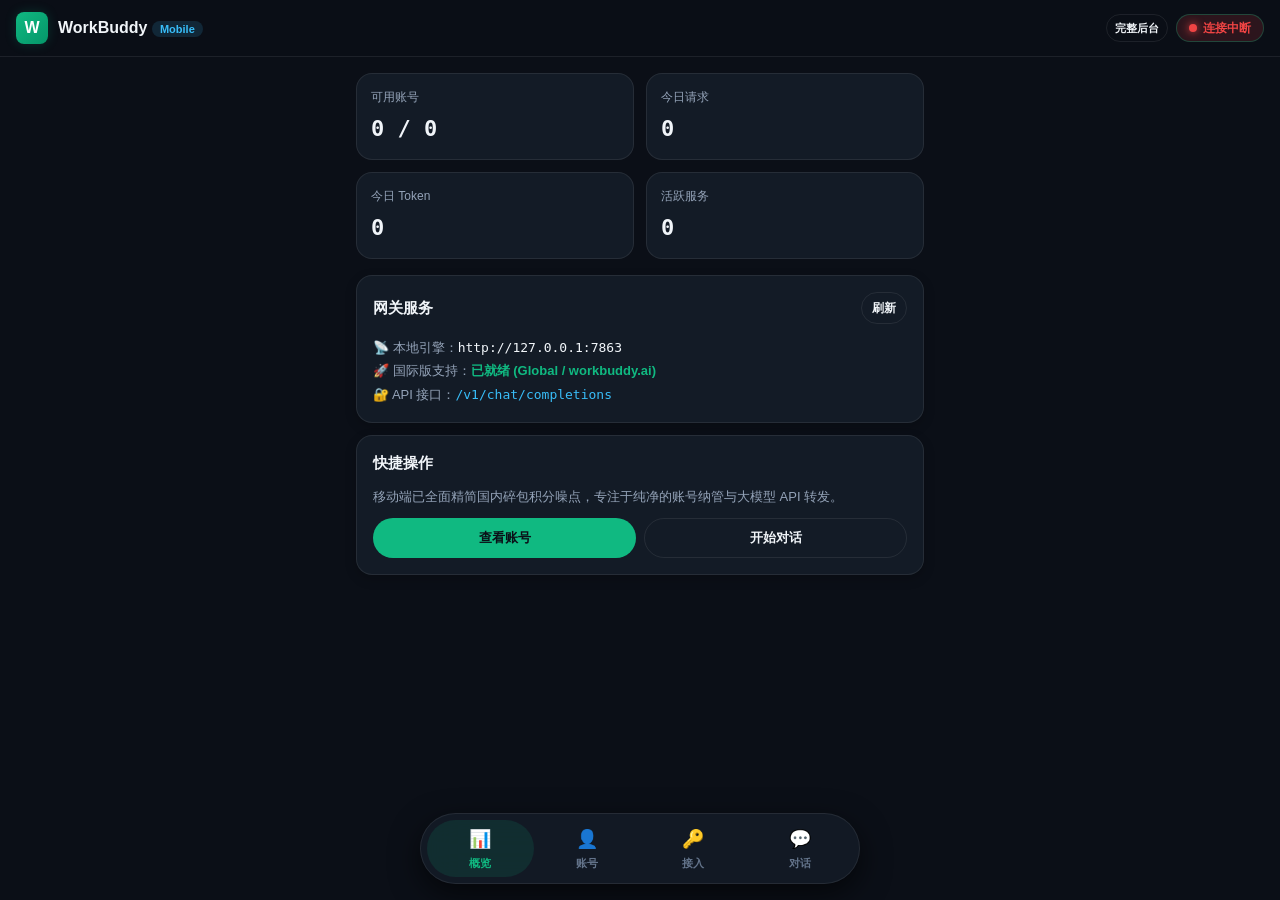
==== android/app/src/main/assets/web/index.html @ 2ead386a "feat: initial commit for WorkBuddy App (Linux Edition & Pure Android Standalone APK)" ====
<!DOCTYPE html>
<html lang="zh-CN">
<head>
  <meta charset="UTF-8" />
  <meta name="viewport" content="width=device-width, initial-scale=1.0, maximum-scale=1.0, user-scalable=no, viewport-fit=cover" />
  <title>WorkBuddy Mobile</title>
  <link rel="stylesheet" href="style.css" />
  <meta name="theme-color" content="#0b0f17" />
</head>
<body>

  <!-- 顶部状态栏 -->
  <header class="app-header">
    <div class="brand-wrap">
      <div class="brand-icon">W</div>
      <div>
        <div class="brand-title">WorkBuddy <span class="brand-badge">Mobile</span></div>
      </div>
    </div>
    <div style="display: flex; align-items: center; gap: 8px;">
      <button class="btn btn-outline btn-sm" onclick="window.location.href='http://127.0.0.1:7863/panel/'" style="font-size: 11px; padding: 2px 8px; min-height: 28px;">完整后台</button>
      <div class="status-pill" id="headerStatus">
        <span class="status-dot"></span>
        <span id="headerStatusText">连接中...</span>
      </div>
    </div>
  </header>

  <!-- 1. 概览 Tab -->
  <main id="view-overview" class="tab-content active">
    <div class="metric-grid">
      <div class="metric-card">
        <div class="metric-label">可用账号</div>
        <div class="metric-value" id="statAccounts">0 / 0</div>
      </div>
      <div class="metric-card">
        <div class="metric-label">今日请求</div>
        <div class="metric-value" id="statTodayReq">0</div>
      </div>
      <div class="metric-card">
        <div class="metric-label">今日 Token</div>
        <div class="metric-value" id="statTodayTokens">0</div>
      </div>
      <div class="metric-card">
        <div class="metric-label">活跃服务</div>
        <div class="metric-value" id="statActiveKeys">0</div>
      </div>
    </div>

    <div class="card">
      <div class="section-title">
        <span>网关服务</span>
        <button class="btn btn-outline btn-sm" onclick="loadOverview()">刷新</button>
      </div>
      <div style="font-size: 13px; color: var(--text-muted); line-height: 1.8;">
        <div>📡 本地引擎：<span id="infoCoreUrl" style="font-family: var(--font-mono); color: var(--text-main);">http://127.0.0.1:7863</span></div>
        <div>🚀 国际版支持：<span style="color: var(--primary); font-weight: 600;">已就绪 (Global / workbuddy.ai)</span></div>
        <div>🔐 API 接口：<span style="font-family: var(--font-mono); color: var(--accent);">/v1/chat/completions</span></div>
      </div>
    </div>

    <div class="card">
      <div class="section-title">快捷操作</div>
      <p style="font-size: 13px; color: var(--text-muted); margin-bottom: 12px;">
        移动端已全面精简国内碎包积分噪点，专注于纯净的账号纳管与大模型 API 转发。
      </p>
      <div style="display: flex; gap: 8px;">
        <button class="btn btn-primary" style="flex: 1;" onclick="switchTab('accounts')">查看账号</button>
        <button class="btn btn-outline" style="flex: 1;" onclick="switchTab('chat')">开始对话</button>
      </div>
    </div>
  </main>

  <!-- 2. 账号 Tab -->
  <main id="view-accounts" class="tab-content">
    <div class="section-title">
      <span>账号列表 (<span id="accountCount">0</span>)</span>
      <button class="btn btn-primary btn-sm" onclick="openAuthModal()">+ 授权新账号</button>
    </div>
    <div id="accountList">
      <div style="text-align: center; padding: 40px; color: var(--text-dim);">加载账号中...</div>
    </div>
  </main>

  <!-- 3. 密钥 Tab -->
  <main id="view-keys" class="tab-content">
    <div class="section-title">
      <span>API 接入</span>
    </div>

    <div class="card" style="background: rgba(56, 189, 248, 0.05); border-color: rgba(56, 189, 248, 0.2); margin-bottom: 16px;">
      <div style="font-size: 12px; color: var(--accent); font-weight: 600; margin-bottom: 4px;">第三方客户端配置地址 (Base URL)</div>
      <div style="display: flex; align-items: center; justify-content: space-between; gap: 8px;">
        <span id="baseUrlDisplay" style="font-family: var(--font-mono); font-size: 13px; color: var(--text-main);">http://127.0.0.1:7863/v1</span>
        <button class="btn btn-outline btn-sm" onclick="copyBaseUrl()">复制</button>
      </div>
    </div>

    <div id="keyList">
      <div style="text-align: center; padding: 40px; color: var(--text-dim);">加载中...</div>
    </div>
  </main>

  <!-- 4. 即时对话 Tab -->
  <main id="view-chat" class="tab-content">
    <div class="chat-container">
      <div style="margin-bottom: 8px;">
        <select id="chatModelSelect" class="input-field" style="margin-bottom: 0;">
          <option value="global:deepseek-v4.1-flash">DeepSeek-V4.1-Flash (国际版)</option>
          <option value="global:glm-5.2">GLM-5.2 (1M 长上下文)</option>
          <option value="global:gpt-5.4">GPT-5.4</option>
          <option value="global:grok-4.7">Grok-4.7</option>
          <option value="global:kimi-k3">Kimi-K3</option>
          <option value="global:gemini-3.8-flash">Gemini-3.8-Flash</option>
        </select>
      </div>

      <div class="chat-messages" id="chatMessages">
        <div class="chat-bubble assistant">
          您好！已连接至 WorkBuddy Mobile 本地引擎。输入消息即可直接验证模型输出与思维链。
        </div>
      </div>

      <div class="chat-input-bar">
        <input type="text" id="chatInput" class="chat-input" placeholder="输入对话内容..." onkeydown="if(event.key==='Enter')sendMessage()" />
        <button class="btn btn-primary btn-sm" onclick="sendMessage()" id="sendBtn">发送</button>
      </div>
    </div>
  </main>

  <!-- 浮动胶囊底栏 -->
  <nav class="bottom-nav">
    <div class="nav-item active" data-tab="overview" onclick="switchTab('overview')">
      <div class="nav-icon">📊</div>
      <div>概览</div>
    </div>
    <div class="nav-item" data-tab="accounts" onclick="switchTab('accounts')">
      <div class="nav-icon">👤</div>
      <div>账号</div>
    </div>
    <div class="nav-item" data-tab="keys" onclick="switchTab('keys')">
      <div class="nav-icon">🔑</div>
      <div>接入</div>
    </div>
    <div class="nav-item" data-tab="chat" onclick="switchTab('chat')">
      <div class="nav-icon">💬</div>
      <div>对话</div>
    </div>
  </nav>

  <!-- 授权弹窗 -->
  <div class="modal-overlay" id="authModal">
    <div class="modal-sheet">
      <div class="sheet-handle"></div>
      <div class="section-title">授权添加账号</div>
      <p style="font-size: 13px; color: var(--text-muted); margin-bottom: 14px;">
        国际版一键授权：系统将生成官方授权链接，点击后在手机浏览器中确认登录，App 将自动完成入库。
      </p>

      <div id="authResultArea" style="display: none; margin-bottom: 14px;">
        <div style="font-size: 12px; color: var(--accent); margin-bottom: 6px;">官方授权链接已就绪：</div>
        <a id="authLinkBtn" href="#" target="_blank" class="btn btn-primary" style="width: 100%; text-decoration: none;">👉 点击前往浏览器授权</a>
      </div>

      <div style="display: flex; gap: 8px;">
        <button class="btn btn-primary" style="flex: 1;" id="startAuthBtn" onclick="requestAuthLink()">获取授权链接</button>
        <button class="btn btn-outline" style="flex: 1;" onclick="closeModal('authModal')">取消</button>
      </div>
    </div>
  </div>

  <script src="app.js"></script>
</body>
</html>
---- android/app/src/main/assets/web/style.css ----
:root {
  --bg-color: #0b0f17;
  --surface-color: #131b26;
  --surface-hover: #1c2736;
  --card-border: rgba(255, 255, 255, 0.08);
  --text-main: #f1f5f9;
  --text-muted: #94a3b8;
  --text-dim: #64748b;
  --primary: #10b981;
  --primary-glow: rgba(16, 185, 129, 0.2);
  --accent: #38bdf8;
  --danger: #ef4444;
  --warning: #f59e0b;
  --radius-sm: 8px;
  --radius-md: 16px;
  --radius-lg: 24px;
  --radius-full: 9999px;
  --font-sans: -apple-system, BlinkMacSystemFont, "Segoe UI", Roboto, Helvetica, Arial, sans-serif;
  --font-mono: ui-monospace, SFMono-Regular, Menlo, Monaco, Consolas, monospace;
}

* {
  box-sizing: border-box;
  margin: 0;
  padding: 0;
  -webkit-tap-highlight-color: transparent;
}

body {
  background-color: var(--bg-color);
  color: var(--text-main);
  font-family: var(--font-sans);
  font-size: 14px;
  line-height: 1.5;
  min-height: 100vh;
  padding-bottom: 90px;
  overflow-x: hidden;
}

/* Header */
.app-header {
  position: sticky;
  top: 0;
  z-index: 50;
  background: rgba(11, 15, 23, 0.85);
  backdrop-filter: blur(16px);
  -webkit-backdrop-filter: blur(16px);
  border-bottom: 1px solid var(--card-border);
  padding: 12px 16px;
  display: flex;
  align-items: center;
  justify-content: space-between;
}

.brand-wrap {
  display: flex;
  align-items: center;
  gap: 10px;
}

.brand-icon {
  width: 32px;
  height: 32px;
  border-radius: var(--radius-sm);
  background: linear-gradient(135deg, #10b981, #059669);
  display: flex;
  align-items: center;
  justify-content: center;
  font-weight: 800;
  color: #fff;
  font-size: 16px;
  box-shadow: 0 0 12px var(--primary-glow);
}

.brand-title {
  font-size: 16px;
  font-weight: 700;
  color: var(--text-main);
}

.brand-badge {
  font-size: 11px;
  padding: 2px 8px;
  background: rgba(56, 189, 248, 0.15);
  color: var(--accent);
  border-radius: var(--radius-full);
  font-weight: 600;
}

.status-pill {
  display: inline-flex;
  align-items: center;
  gap: 6px;
  padding: 4px 12px;
  border-radius: var(--radius-full);
  font-size: 12px;
  font-weight: 600;
  background: rgba(16, 185, 129, 0.15);
  color: var(--primary);
  border: 1px solid rgba(16, 185, 129, 0.3);
}

.status-dot {
  width: 8px;
  height: 8px;
  border-radius: 50%;
  background-color: currentColor;
  box-shadow: 0 0 8px currentColor;
}

/* Tab Panels */
.tab-content {
  display: none;
  padding: 16px;
  max-width: 600px;
  margin: 0 auto;
  animation: fadeIn 0.2s ease;
}

.tab-content.active {
  display: block;
}

@keyframes fadeIn {
  from { opacity: 0; transform: translateY(4px); }
  to { opacity: 1; transform: translateY(0); }
}

/* Cards */
.card {
  background: var(--surface-color);
  border: 1px solid var(--card-border);
  border-radius: var(--radius-md);
  padding: 16px;
  margin-bottom: 12px;
  box-shadow: 0 4px 12px rgba(0, 0, 0, 0.2);
}

.metric-grid {
  display: grid;
  grid-template-columns: 1fr 1fr;
  gap: 12px;
  margin-bottom: 16px;
}

.metric-card {
  background: var(--surface-color);
  border: 1px solid var(--card-border);
  border-radius: var(--radius-md);
  padding: 14px;
}

.metric-label {
  font-size: 12px;
  color: var(--text-muted);
  margin-bottom: 6px;
}

.metric-value {
  font-size: 22px;
  font-weight: 800;
  color: var(--text-main);
  font-family: var(--font-mono);
}

/* Section Header */
.section-title {
  font-size: 15px;
  font-weight: 700;
  margin-bottom: 12px;
  display: flex;
  align-items: center;
  justify-content: space-between;
}

/* Account & Key Cards */
.item-card {
  background: var(--surface-color);
  border: 1px solid var(--card-border);
  border-radius: var(--radius-md);
  padding: 14px;
  margin-bottom: 10px;
  display: flex;
  align-items: center;
  justify-content: space-between;
  gap: 12px;
}

.item-main {
  display: flex;
  align-items: center;
  gap: 12px;
  min-width: 0;
  flex: 1;
}

.item-avatar {
  width: 40px;
  height: 40px;
  border-radius: 50%;
  background: linear-gradient(135deg, #334155, #1e293b);
  border: 1px solid var(--card-border);
  display: flex;
  align-items: center;
  justify-content: center;
  font-weight: 700;
  font-size: 16px;
  color: var(--text-main);
  flex-shrink: 0;
}

.item-info {
  min-width: 0;
  flex: 1;
}

.item-title {
  font-size: 15px;
  font-weight: 600;
  white-space: nowrap;
  overflow: hidden;
  text-overflow: ellipsis;
  display: flex;
  align-items: center;
  gap: 6px;
}

.item-sub {
  font-size: 12px;
  color: var(--text-muted);
  font-family: var(--font-mono);
  margin-top: 2px;
  white-space: nowrap;
  overflow: hidden;
  text-overflow: ellipsis;
}

/* Tag Pills */
.tag {
  font-size: 11px;
  font-weight: 600;
  padding: 2px 6px;
  border-radius: var(--radius-sm);
  display: inline-block;
}

.tag-global { background: rgba(56, 189, 248, 0.15); color: #38bdf8; }
.tag-online { background: rgba(16, 185, 129, 0.15); color: #10b981; }
.tag-offline { background: rgba(239, 68, 68, 0.15); color: #ef4444; }

/* Buttons */
.btn {
  display: inline-flex;
  align-items: center;
  justify-content: center;
  gap: 6px;
  padding: 8px 16px;
  border-radius: var(--radius-full);
  font-size: 13px;
  font-weight: 600;
  cursor: pointer;
  border: 1px solid transparent;
  min-height: 40px;
  transition: all 0.15s ease;
}

.btn-primary {
  background: var(--primary);
  color: #0b0f17;
  font-weight: 700;
}

.btn-primary:active {
  transform: scale(0.97);
  background: #059669;
}

.btn-outline {
  background: transparent;
  border-color: var(--card-border);
  color: var(--text-main);
}

.btn-outline:active {
  background: var(--surface-hover);
}

.btn-sm {
  padding: 4px 10px;
  font-size: 12px;
  min-height: 32px;
}

/* Floating Capsule Bottom Navigation */
.bottom-nav {
  position: fixed;
  bottom: max(16px, env(safe-area-inset-bottom));
  left: 50%;
  transform: translateX(-50%);
  z-index: 90;
  width: calc(100% - 32px);
  max-width: 440px;
  background: rgba(19, 27, 38, 0.9);
  backdrop-filter: blur(20px);
  -webkit-backdrop-filter: blur(20px);
  border: 1px solid var(--card-border);
  border-radius: var(--radius-full);
  padding: 6px;
  display: flex;
  justify-content: space-around;
  box-shadow: 0 10px 30px rgba(0, 0, 0, 0.6);
}

.nav-item {
  display: flex;
  flex-direction: column;
  align-items: center;
  justify-content: center;
  flex: 1;
  padding: 6px 0;
  color: var(--text-dim);
  font-size: 11px;
  font-weight: 600;
  cursor: pointer;
  border-radius: var(--radius-full);
  transition: all 0.2s ease;
  min-height: 44px;
}

.nav-item.active {
  color: var(--primary);
  background: rgba(16, 185, 129, 0.12);
}

.nav-icon {
  font-size: 18px;
  margin-bottom: 2px;
}

/* Chat Tab Layout */
.chat-container {
  display: flex;
  flex-direction: column;
  height: calc(100vh - 165px);
}

.chat-messages {
  flex: 1;
  overflow-y: auto;
  padding-bottom: 12px;
  display: flex;
  flex-direction: column;
  gap: 12px;
}

.chat-bubble {
  max-width: 85%;
  padding: 10px 14px;
  border-radius: var(--radius-md);
  font-size: 14px;
  line-height: 1.5;
  word-break: break-word;
}

.chat-bubble.user {
  align-self: flex-end;
  background: linear-gradient(135deg, #0284c7, #0369a1);
  color: #fff;
  border-bottom-right-radius: 4px;
}

.chat-bubble.assistant {
  align-self: flex-start;
  background: var(--surface-color);
  border: 1px solid var(--card-border);
  border-bottom-left-radius: 4px;
}

.thinking-block {
  background: rgba(0, 0, 0, 0.25);
  border-left: 2px solid var(--primary);
  padding: 8px 10px;
  margin-bottom: 8px;
  border-radius: 4px;
  font-size: 12px;
  color: var(--text-muted);
  font-style: italic;
}

.chat-input-bar {
  display: flex;
  gap: 8px;
  background: var(--surface-color);
  padding: 8px;
  border-radius: var(--radius-full);
  border: 1px solid var(--card-border);
  margin-top: 8px;
}

.chat-input {
  flex: 1;
  background: transparent;
  border: none;
  outline: none;
  color: var(--text-main);
  font-size: 14px;
  padding: 0 12px;
}

/* Modal / Bottom Sheet */
.modal-overlay {
  display: none;
  position: fixed;
  top: 0;
  left: 0;
  right: 0;
  bottom: 0;
  background: rgba(0, 0, 0, 0.7);
  backdrop-filter: blur(8px);
  z-index: 100;
  align-items: flex-end;
  justify-content: center;
}

.modal-overlay.active {
  display: flex;
}

.modal-sheet {
  background: var(--surface-color);
  border-top-left-radius: var(--radius-lg);
  border-top-right-radius: var(--radius-lg);
  border: 1px solid var(--card-border);
  border-bottom: none;
  width: 100%;
  max-width: 500px;
  padding: 20px;
  max-height: 80vh;
  overflow-y: auto;
  animation: slideUp 0.25s ease;
}

@keyframes slideUp {
  from { transform: translateY(100%); }
  to { transform: translateY(0); }
}

.sheet-handle {
  width: 40px;
  height: 4px;
  background: var(--card-border);
  border-radius: 2px;
  margin: 0 auto 16px;
}

.input-field {
  width: 100%;
  background: rgba(0, 0, 0, 0.3);
  border: 1px solid var(--card-border);
  border-radius: var(--radius-sm);
  padding: 10px 12px;
  color: var(--text-main);
  font-size: 14px;
  margin-bottom: 12px;
  outline: none;
}

.input-field:focus {
  border-color: var(--primary);
}
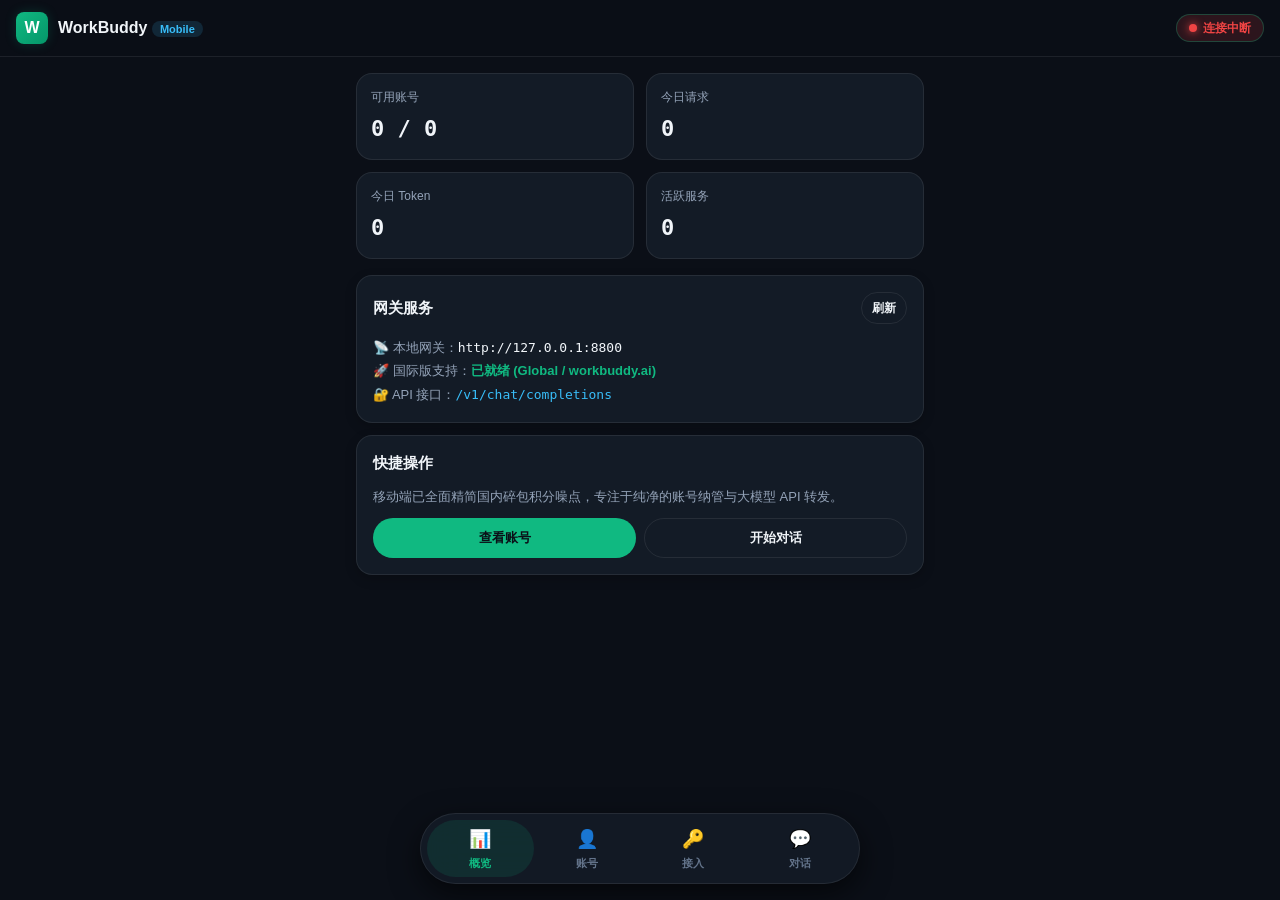
==== commit 72638496: "feat(v1.0.3): migrate default port to 8800, add Anthropic non-stream testing support, inject Tencent" ====
--- a/android/app/src/main/assets/web/index.html
+++ b/android/app/src/main/assets/web/index.html
@@ -18,7 +18,6 @@
       </div>
     </div>
     <div style="display: flex; align-items: center; gap: 8px;">
-      <button class="btn btn-outline btn-sm" onclick="window.location.href='http://127.0.0.1:7863/panel/'" style="font-size: 11px; padding: 2px 8px; min-height: 28px;">完整后台</button>
       <div class="status-pill" id="headerStatus">
         <span class="status-dot"></span>
         <span id="headerStatusText">连接中...</span>
@@ -53,7 +52,7 @@
         <button class="btn btn-outline btn-sm" onclick="loadOverview()">刷新</button>
       </div>
       <div style="font-size: 13px; color: var(--text-muted); line-height: 1.8;">
-        <div>📡 本地引擎：<span id="infoCoreUrl" style="font-family: var(--font-mono); color: var(--text-main);">http://127.0.0.1:7863</span></div>
+        <div>📡 本地网关：<span id="infoCoreUrl" style="font-family: var(--font-mono); color: var(--text-main);">http://127.0.0.1:8800</span></div>
         <div>🚀 国际版支持：<span style="color: var(--primary); font-weight: 600;">已就绪 (Global / workbuddy.ai)</span></div>
         <div>🔐 API 接口：<span style="font-family: var(--font-mono); color: var(--accent);">/v1/chat/completions</span></div>
       </div>
@@ -91,7 +90,7 @@
     <div class="card" style="background: rgba(56, 189, 248, 0.05); border-color: rgba(56, 189, 248, 0.2); margin-bottom: 16px;">
       <div style="font-size: 12px; color: var(--accent); font-weight: 600; margin-bottom: 4px;">第三方客户端配置地址 (Base URL)</div>
       <div style="display: flex; align-items: center; justify-content: space-between; gap: 8px;">
-        <span id="baseUrlDisplay" style="font-family: var(--font-mono); font-size: 13px; color: var(--text-main);">http://127.0.0.1:7863/v1</span>
+        <span id="baseUrlDisplay" style="font-family: var(--font-mono); font-size: 13px; color: var(--text-main);">http://127.0.0.1:8800/v1</span>
         <button class="btn btn-outline btn-sm" onclick="copyBaseUrl()">复制</button>
       </div>
     </div>
@@ -159,7 +158,11 @@
 
       <div id="authResultArea" style="display: none; margin-bottom: 14px;">
         <div style="font-size: 12px; color: var(--accent); margin-bottom: 6px;">官方授权链接已就绪：</div>
-        <a id="authLinkBtn" href="#" target="_blank" class="btn btn-primary" style="width: 100%; text-decoration: none;">👉 点击前往浏览器授权</a>
+        <div style="display: flex; gap: 8px; margin-bottom: 10px;">
+          <input type="text" id="authUrlInput" readonly class="input-field" style="margin-bottom: 0; font-family: var(--font-mono); font-size: 12px; flex: 1; background: rgba(0,0,0,0.4);" />
+          <button type="button" class="btn btn-outline" onclick="copyAuthUrl()" id="copyAuthUrlBtn" style="white-space: nowrap; flex-shrink: 0;">📋 复制链接</button>
+        </div>
+        <a id="authLinkBtn" href="#" target="_blank" class="btn btn-primary" style="width: 100%; text-decoration: none; display: flex; align-items: center; justify-content: center; gap: 6px;">👉 直接跳到浏览器打开</a>
       </div>
 
       <div style="display: flex; gap: 8px;">
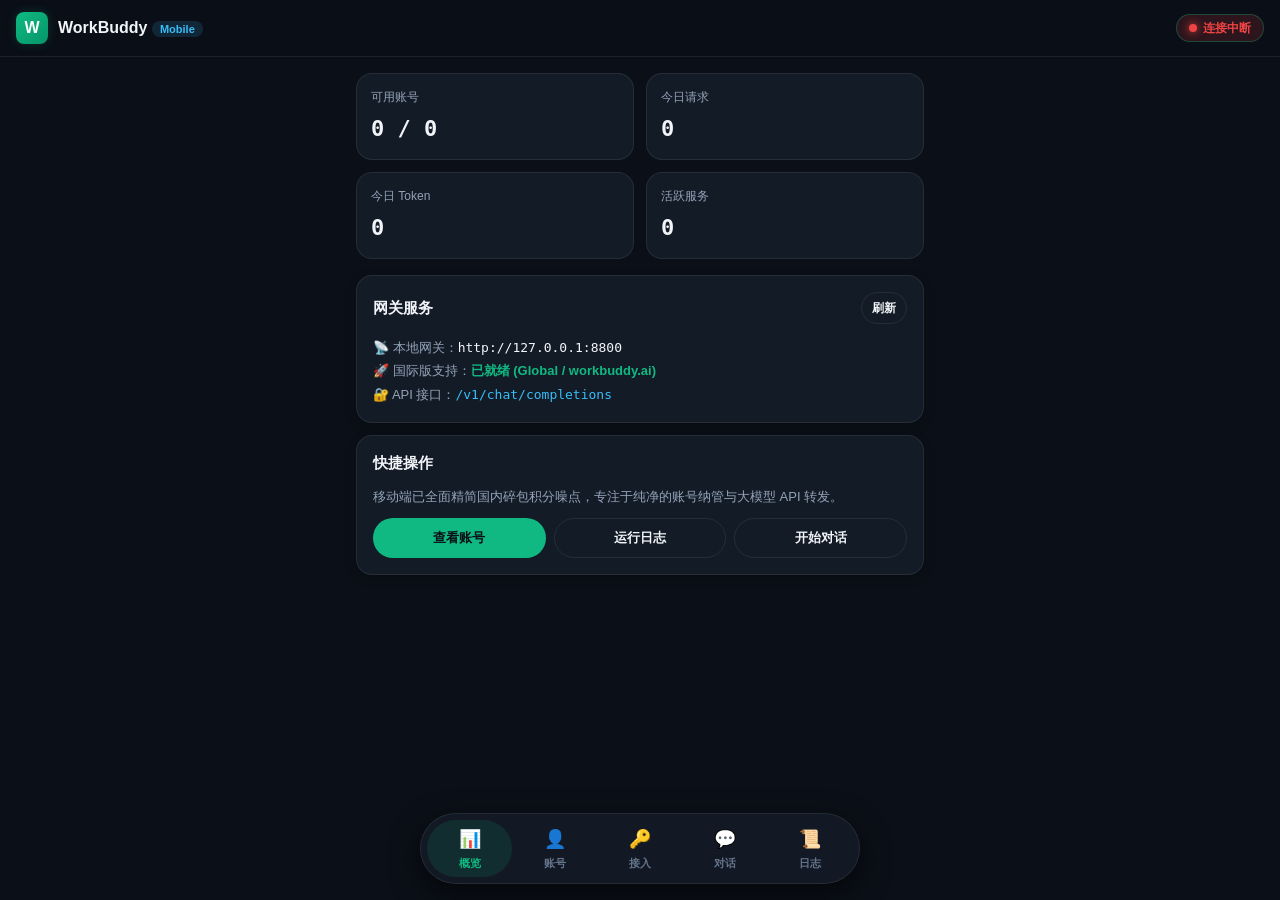
==== commit 7dbe38b4: "fix(v1.2.1): sync updated web assets to android assets folder & disable webview cache" ====
--- a/android/app/src/main/assets/web/index.html
+++ b/android/app/src/main/assets/web/index.html
@@ -65,6 +65,7 @@
       </p>
       <div style="display: flex; gap: 8px;">
         <button class="btn btn-primary" style="flex: 1;" onclick="switchTab('accounts')">查看账号</button>
+        <button class="btn btn-outline" style="flex: 1;" onclick="switchTab('logs')">运行日志</button>
         <button class="btn btn-outline" style="flex: 1;" onclick="switchTab('chat')">开始对话</button>
       </div>
     </div>
@@ -103,15 +104,27 @@
   <!-- 4. 即时对话 Tab -->
   <main id="view-chat" class="tab-content">
     <div class="chat-container">
-      <div style="margin-bottom: 8px;">
-        <select id="chatModelSelect" class="input-field" style="margin-bottom: 0;">
-          <option value="global:deepseek-v4.1-flash">DeepSeek-V4.1-Flash (国际版)</option>
-          <option value="global:glm-5.2">GLM-5.2 (1M 长上下文)</option>
-          <option value="global:gpt-5.4">GPT-5.4</option>
-          <option value="global:grok-4.7">Grok-4.7</option>
-          <option value="global:kimi-k3">Kimi-K3</option>
-          <option value="global:gemini-3.8-flash">Gemini-3.8-Flash</option>
+      <div style="margin-bottom: 8px; display: flex; gap: 8px;">
+        <select id="chatModelSelect" class="input-field" style="margin-bottom: 0; flex: 1;">
+          <option value="global:deepseek-v4.1-flash-1017" selected>DeepSeek-V4.1-Flash-1017 [0.00x 限免免费 · 多模态+思考]</option>
+          <option value="global:deepseek-v4.1-flash">DeepSeek-V4.1-Flash [0.00x 限免免费]</option>
+          <option value="global:hy4-preview">Hy4-Preview [0.00x 限免免费 · 混元深度思考]</option>
+          <option value="global:hy3">Hy3 [0.00x 限免免费]</option>
+          <option value="global:gpt-6-astra">GPT-6-Astra [6.67x · 国际版专属顶级旗舰]</option>
+          <option value="global:gpt-5.6-sol">GPT-5.6-Sol [国际版专属]</option>
+          <option value="global:gpt-5.4">GPT-5.4 [国际版原生多模态]</option>
+          <option value="global:grok-4.7">Grok-4.7 [国际版专属]</option>
+          <option value="global:gemini-3.5-flash">Gemini-3.5-Flash [国际版原生多模态]</option>
+          <option value="global:glm-5.3-flash">GLM-5.3-Flash [极低消耗]</option>
+          <option value="global:glm-5.3">GLM-5.3 [最新旗舰]</option>
+          <option value="global:glm-5.2">GLM-5.2 [1M 长上下文]</option>
+          <option value="global:kimi-k3">Kimi-K3 [长文本深度推理]</option>
+          <option value="global:kimi-k2.8-preview">Kimi-K2.8-Preview [深度推理]</option>
+          <option value="global:claude-3.7-sonnet">Claude-3.7-Sonnet (default-1.1)</option>
+          <option value="global:claude-4.0-sonnet">Claude-4.0-Sonnet (default-1.2)</option>
+          <option value="global:auto">Auto [自动智能调度]</option>
         </select>
+        <button class="btn btn-outline btn-sm" onclick="clearChat()" style="min-height: 42px; white-space: nowrap;">🧹 新对话</button>
       </div>
 
       <div class="chat-messages" id="chatMessages">
@@ -124,6 +137,28 @@
         <input type="text" id="chatInput" class="chat-input" placeholder="输入对话内容..." onkeydown="if(event.key==='Enter')sendMessage()" />
         <button class="btn btn-primary btn-sm" onclick="sendMessage()" id="sendBtn">发送</button>
       </div>
+    </div>
+  </main>
+
+  <!-- 5. 运行日志 Tab -->
+  <main id="view-logs" class="tab-content">
+    <div class="section-title">
+      <span>网关请求日志 (<span id="logCount">0</span>)</span>
+      <div style="display: flex; gap: 8px;">
+        <button class="btn btn-outline btn-sm" onclick="clearLogs()">清空</button>
+        <button class="btn btn-primary btn-sm" onclick="loadLogs()">刷新</button>
+      </div>
+    </div>
+
+    <div class="card" style="background: rgba(16, 185, 129, 0.05); border-color: rgba(16, 185, 129, 0.2); margin-bottom: 12px; padding: 12px 14px;">
+      <div style="font-size: 12px; color: var(--text-muted); display: flex; justify-content: space-between;">
+        <span>今日累计请求: <b id="logSummaryReq" style="color: var(--primary);">0</b> 次</span>
+        <span>今日 Token: <b id="logSummaryTokens" style="color: var(--accent);">0</b></span>
+      </div>
+    </div>
+
+    <div id="logList">
+      <div style="text-align: center; padding: 40px; color: var(--text-dim);">暂无日志记录</div>
     </div>
   </main>
 
@@ -144,6 +179,10 @@
     <div class="nav-item" data-tab="chat" onclick="switchTab('chat')">
       <div class="nav-icon">💬</div>
       <div>对话</div>
+    </div>
+    <div class="nav-item" data-tab="logs" onclick="switchTab('logs')">
+      <div class="nav-icon">📜</div>
+      <div>日志</div>
     </div>
   </nav>
 
